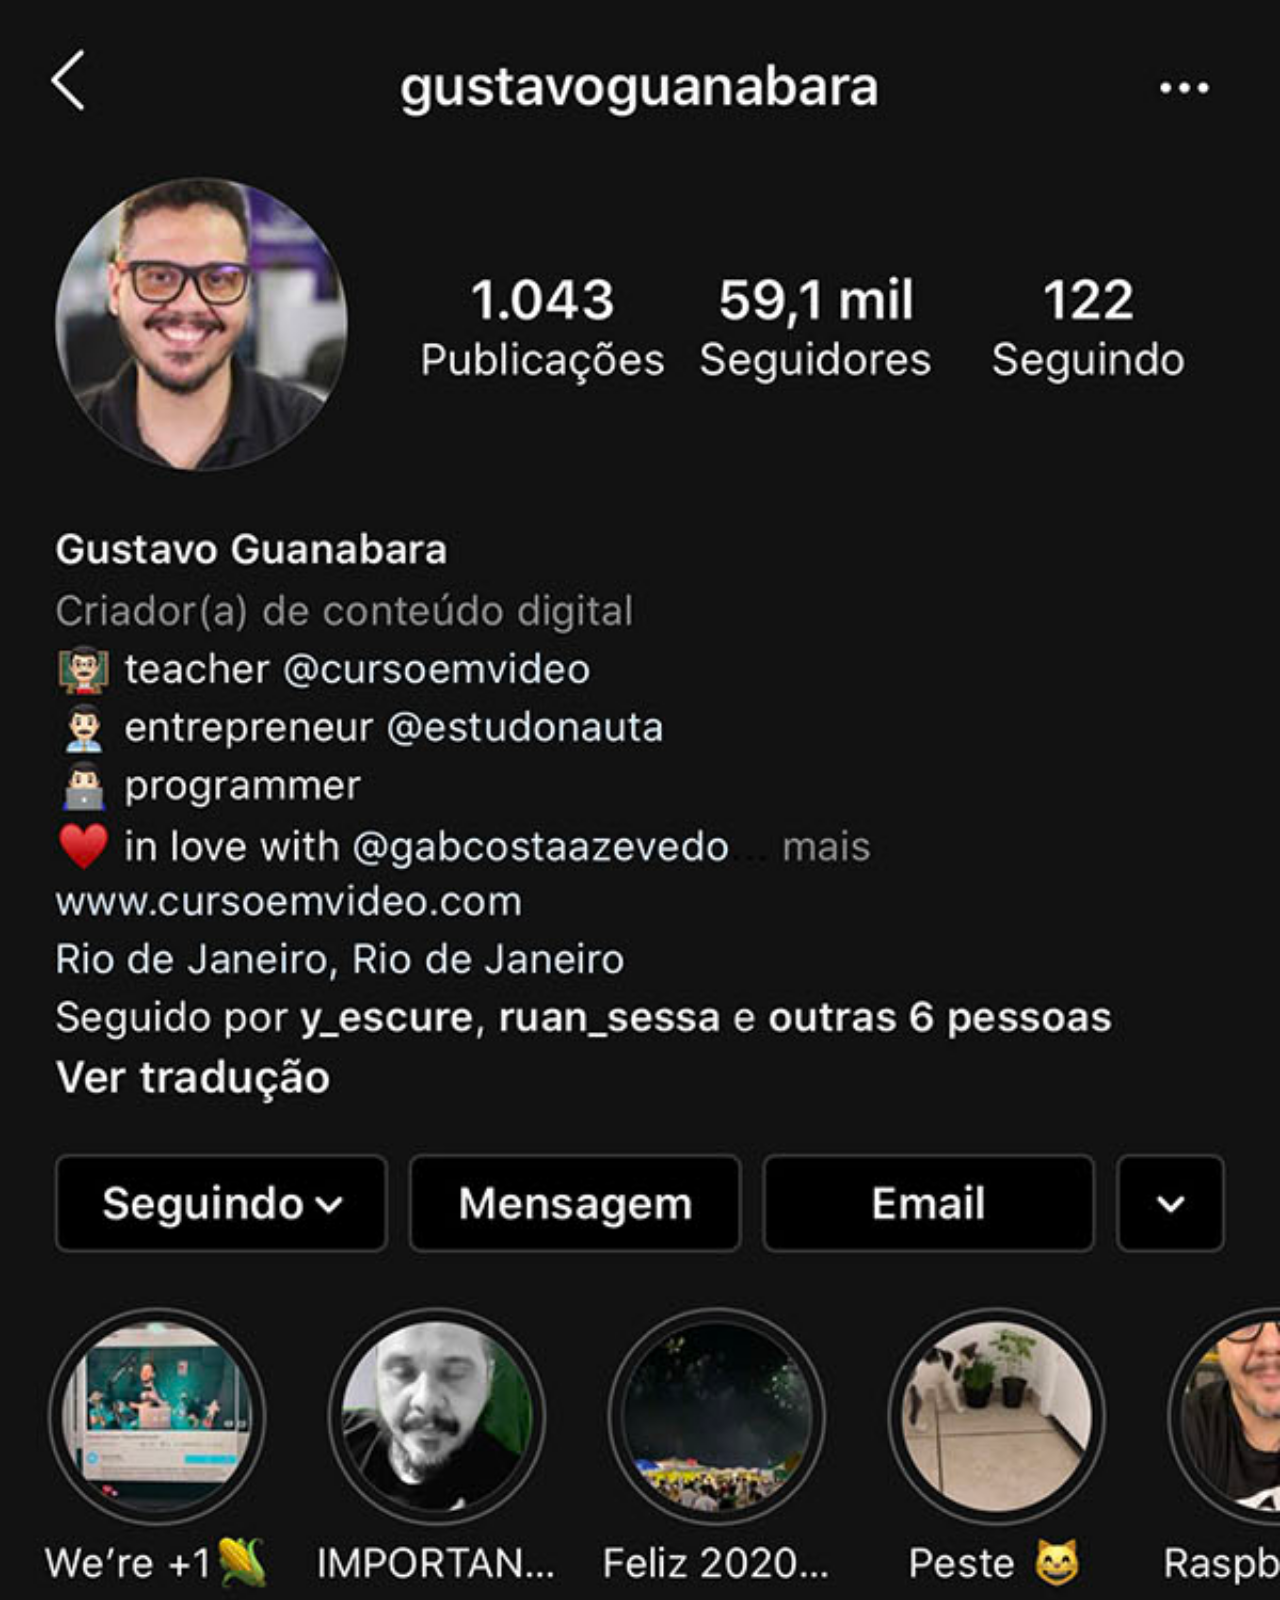
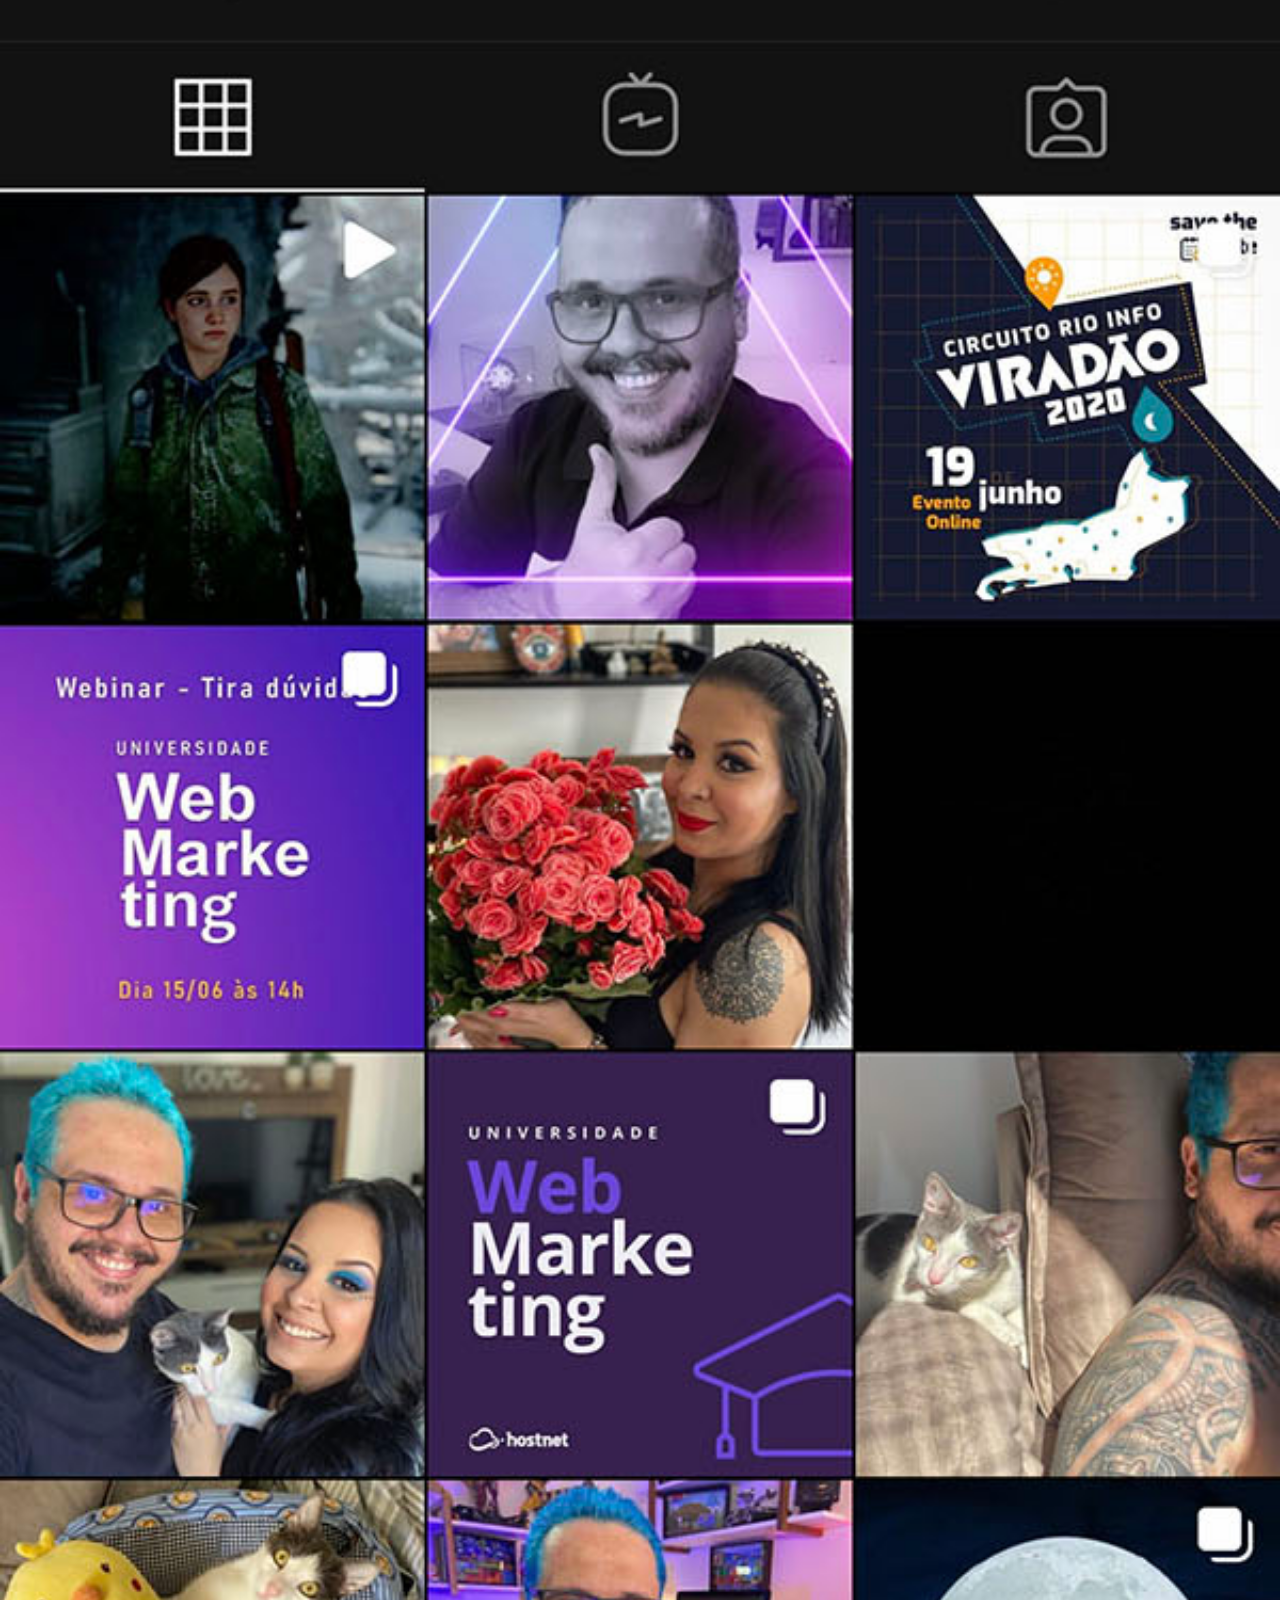
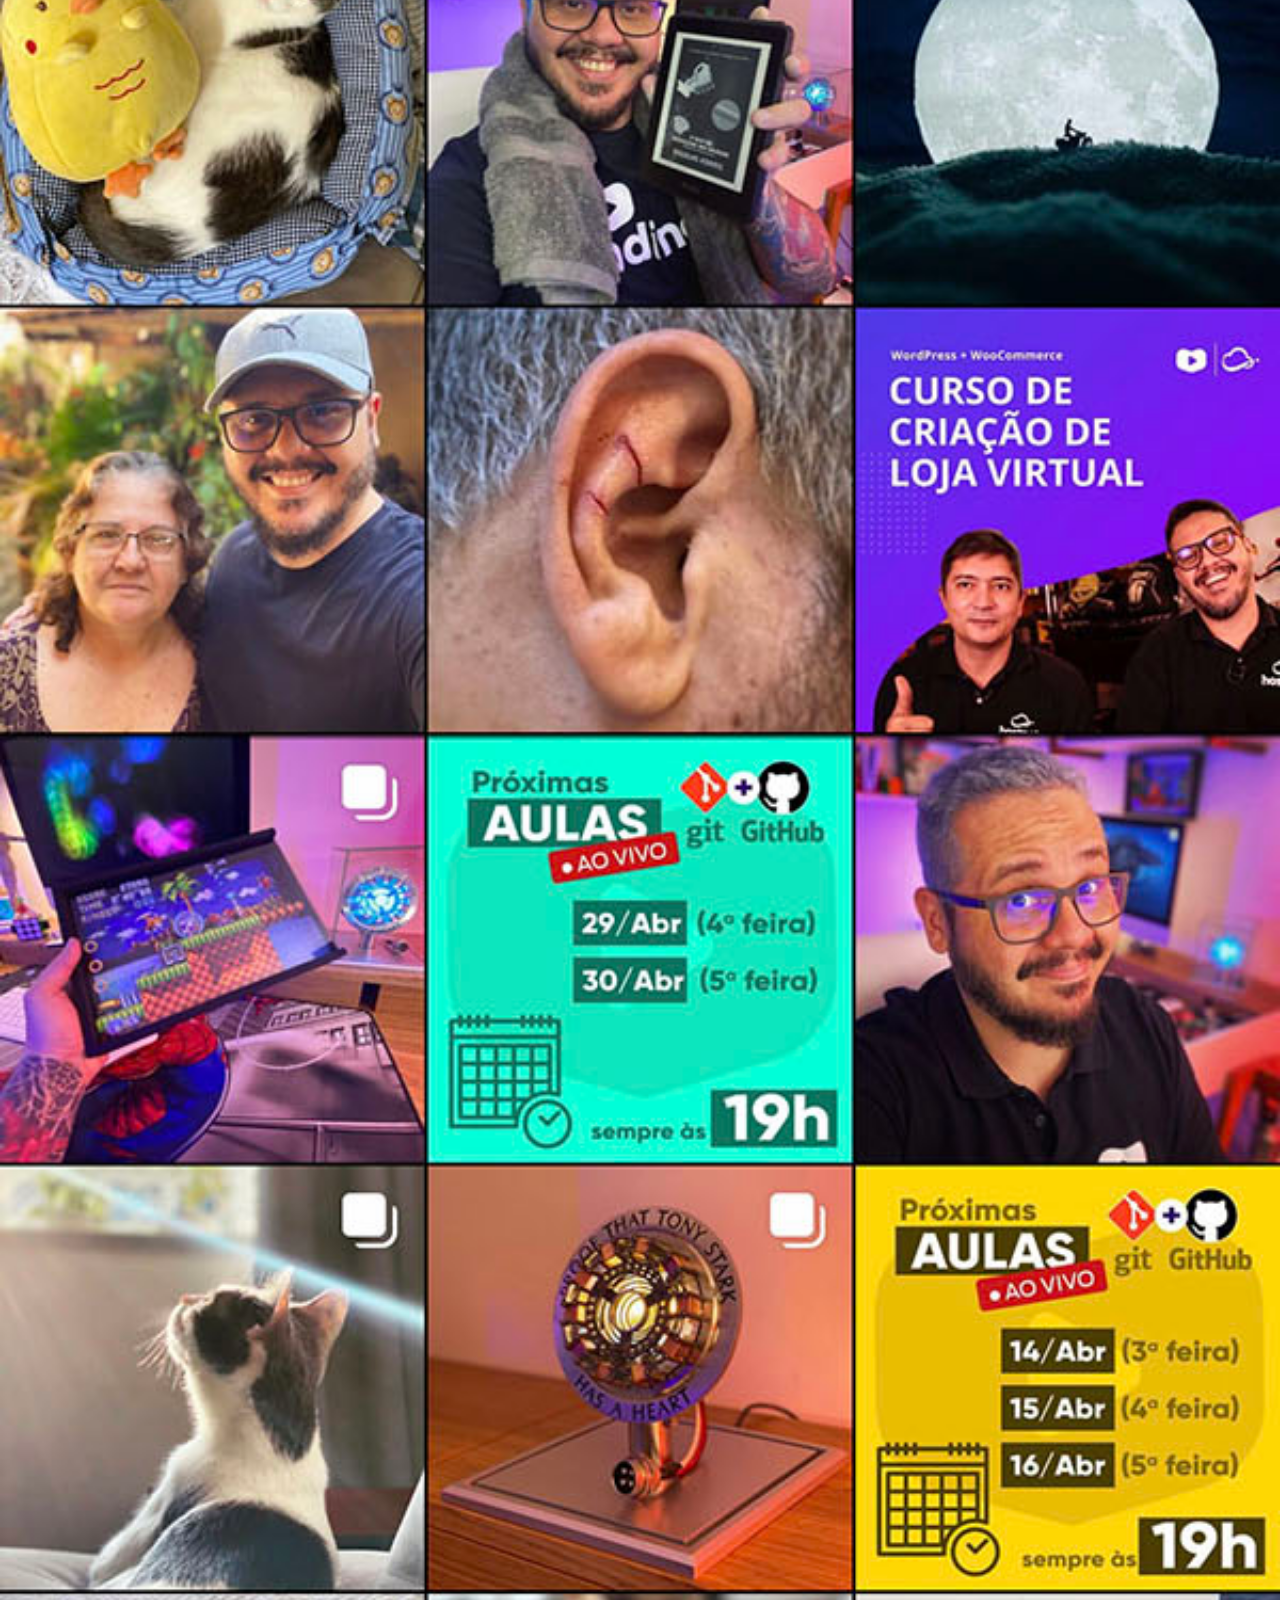
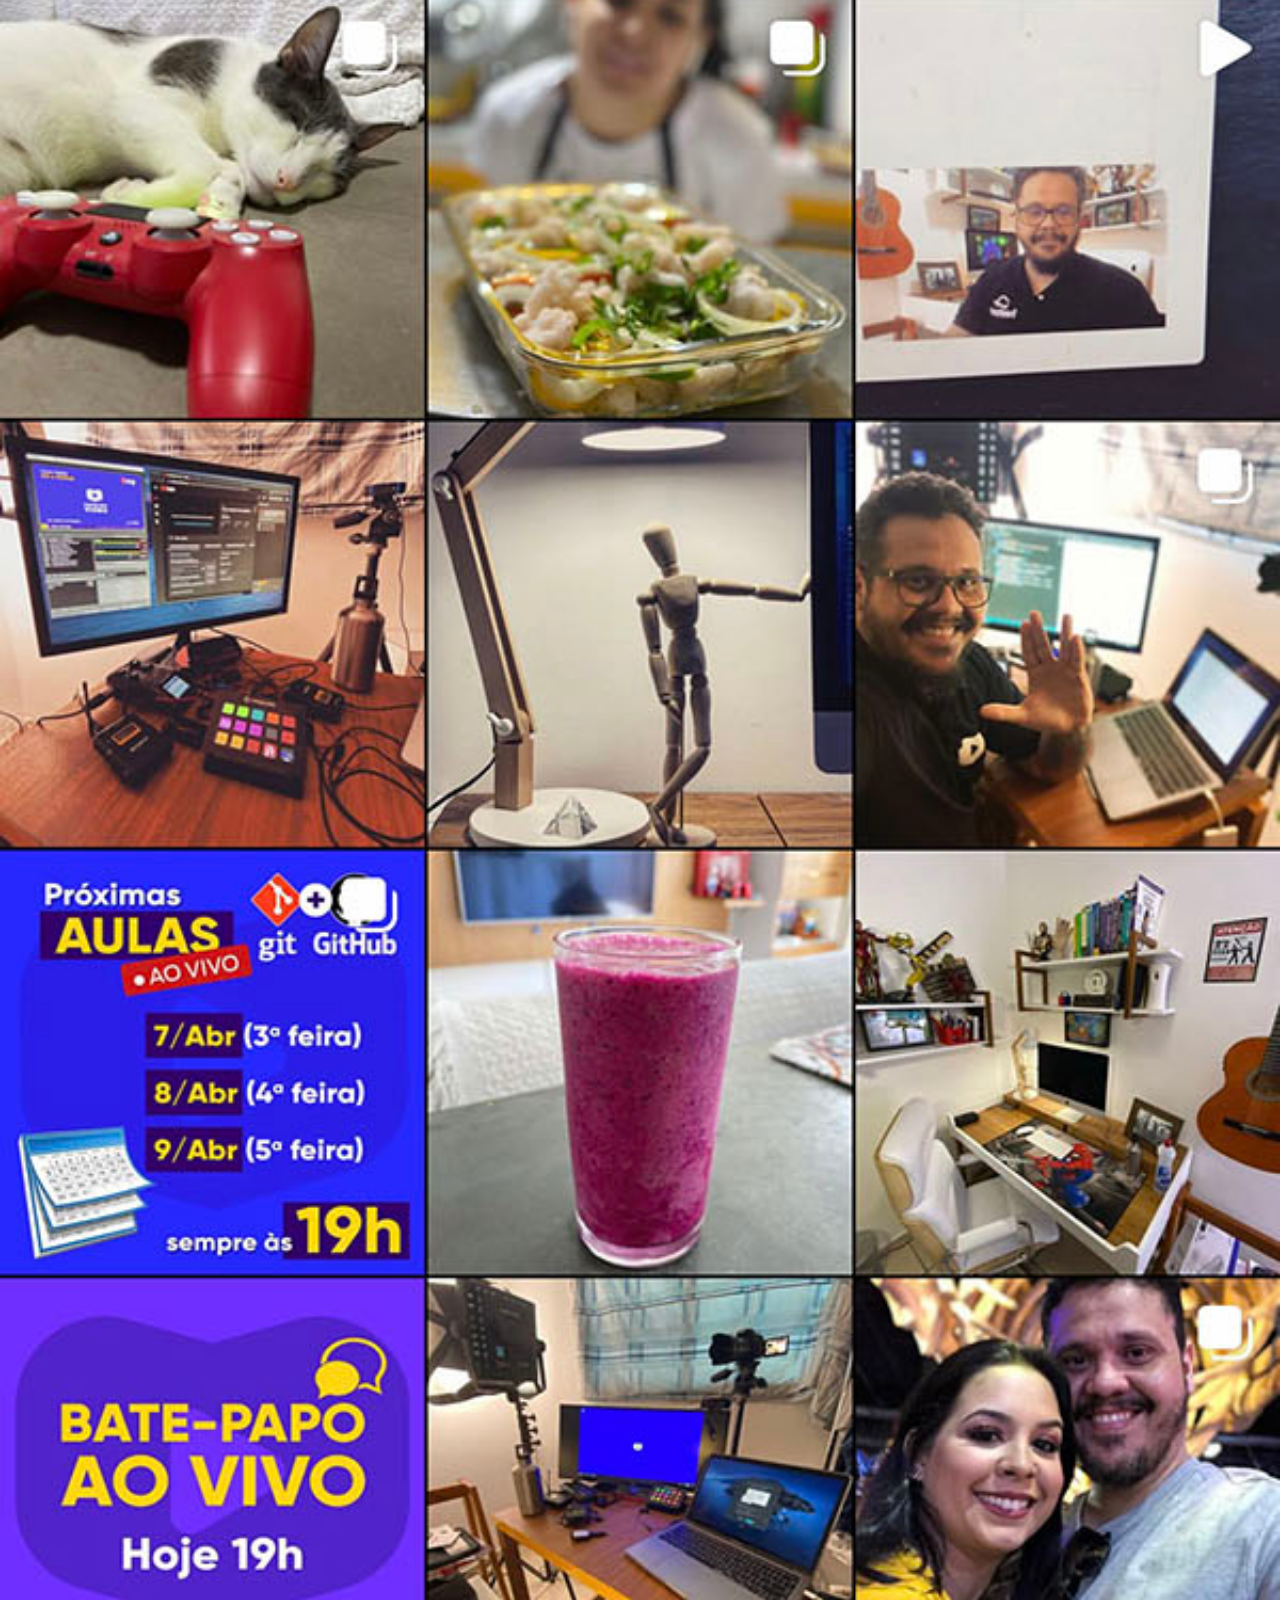
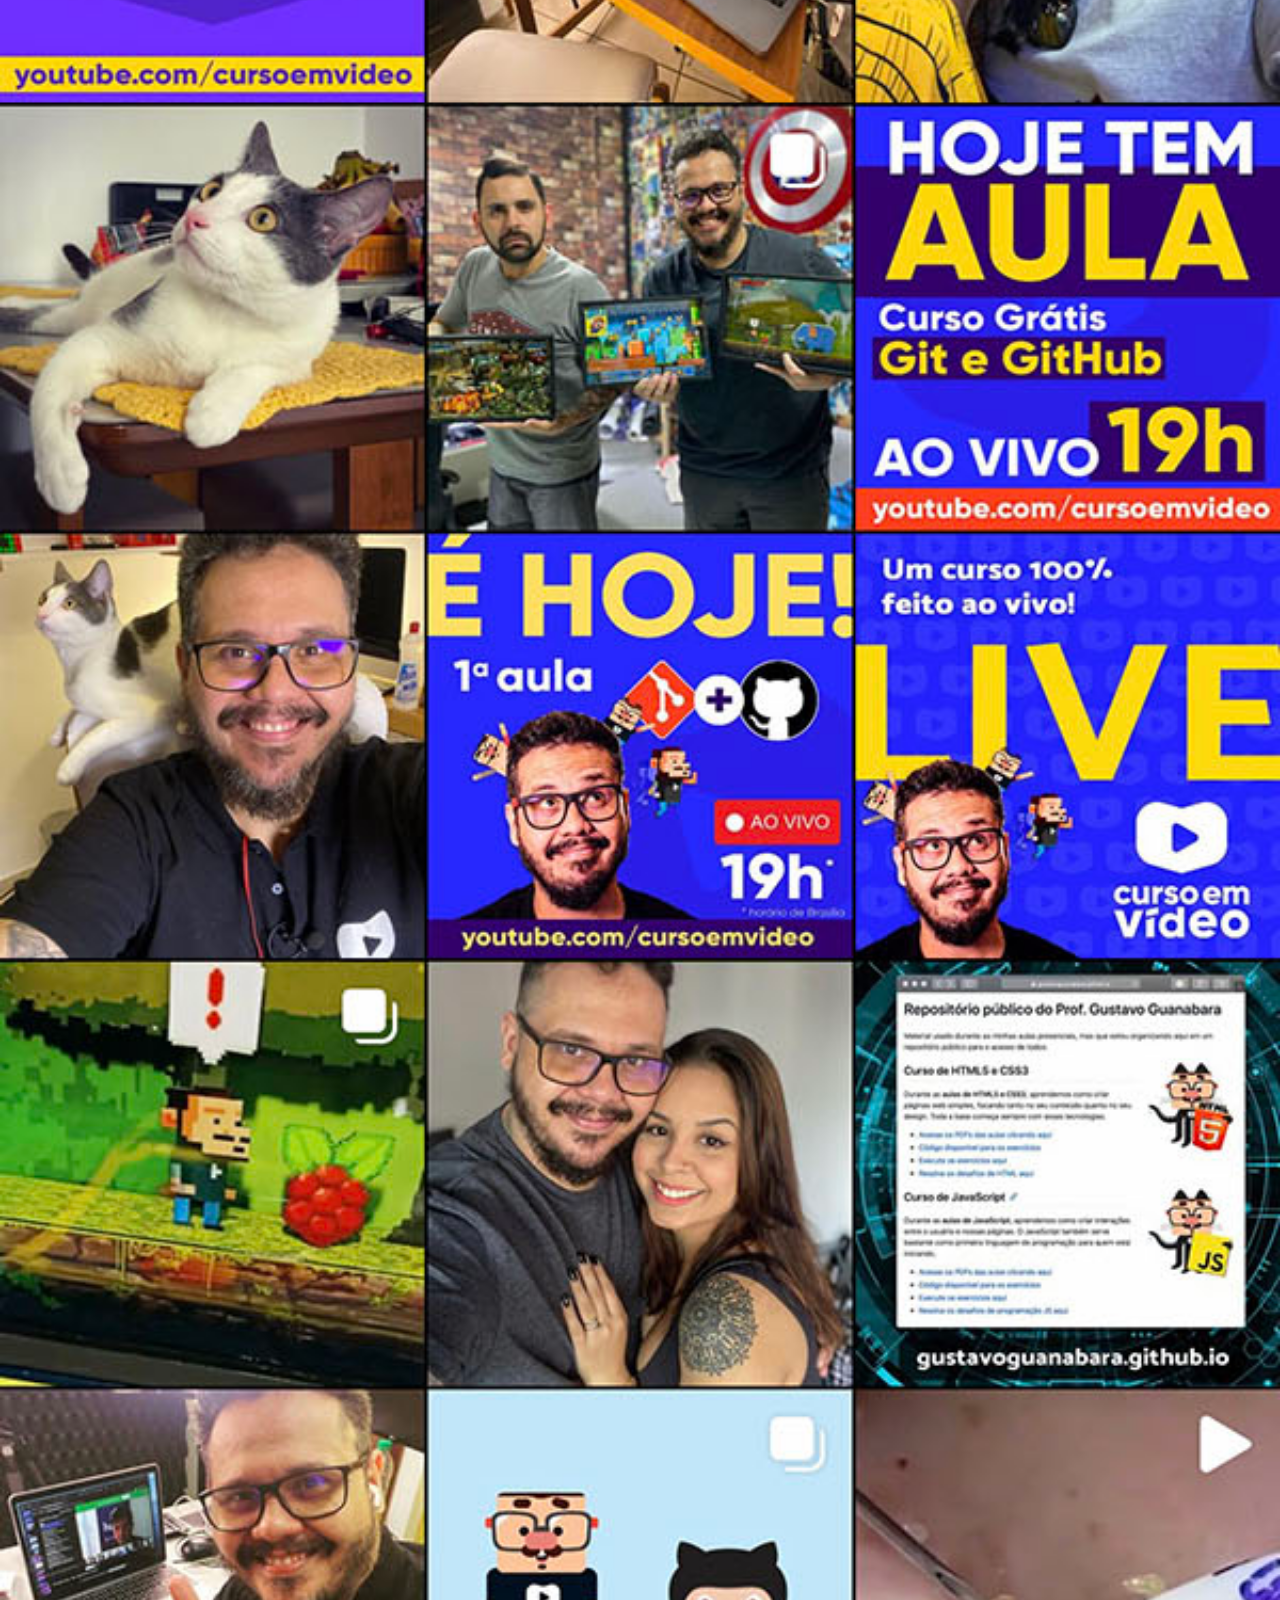
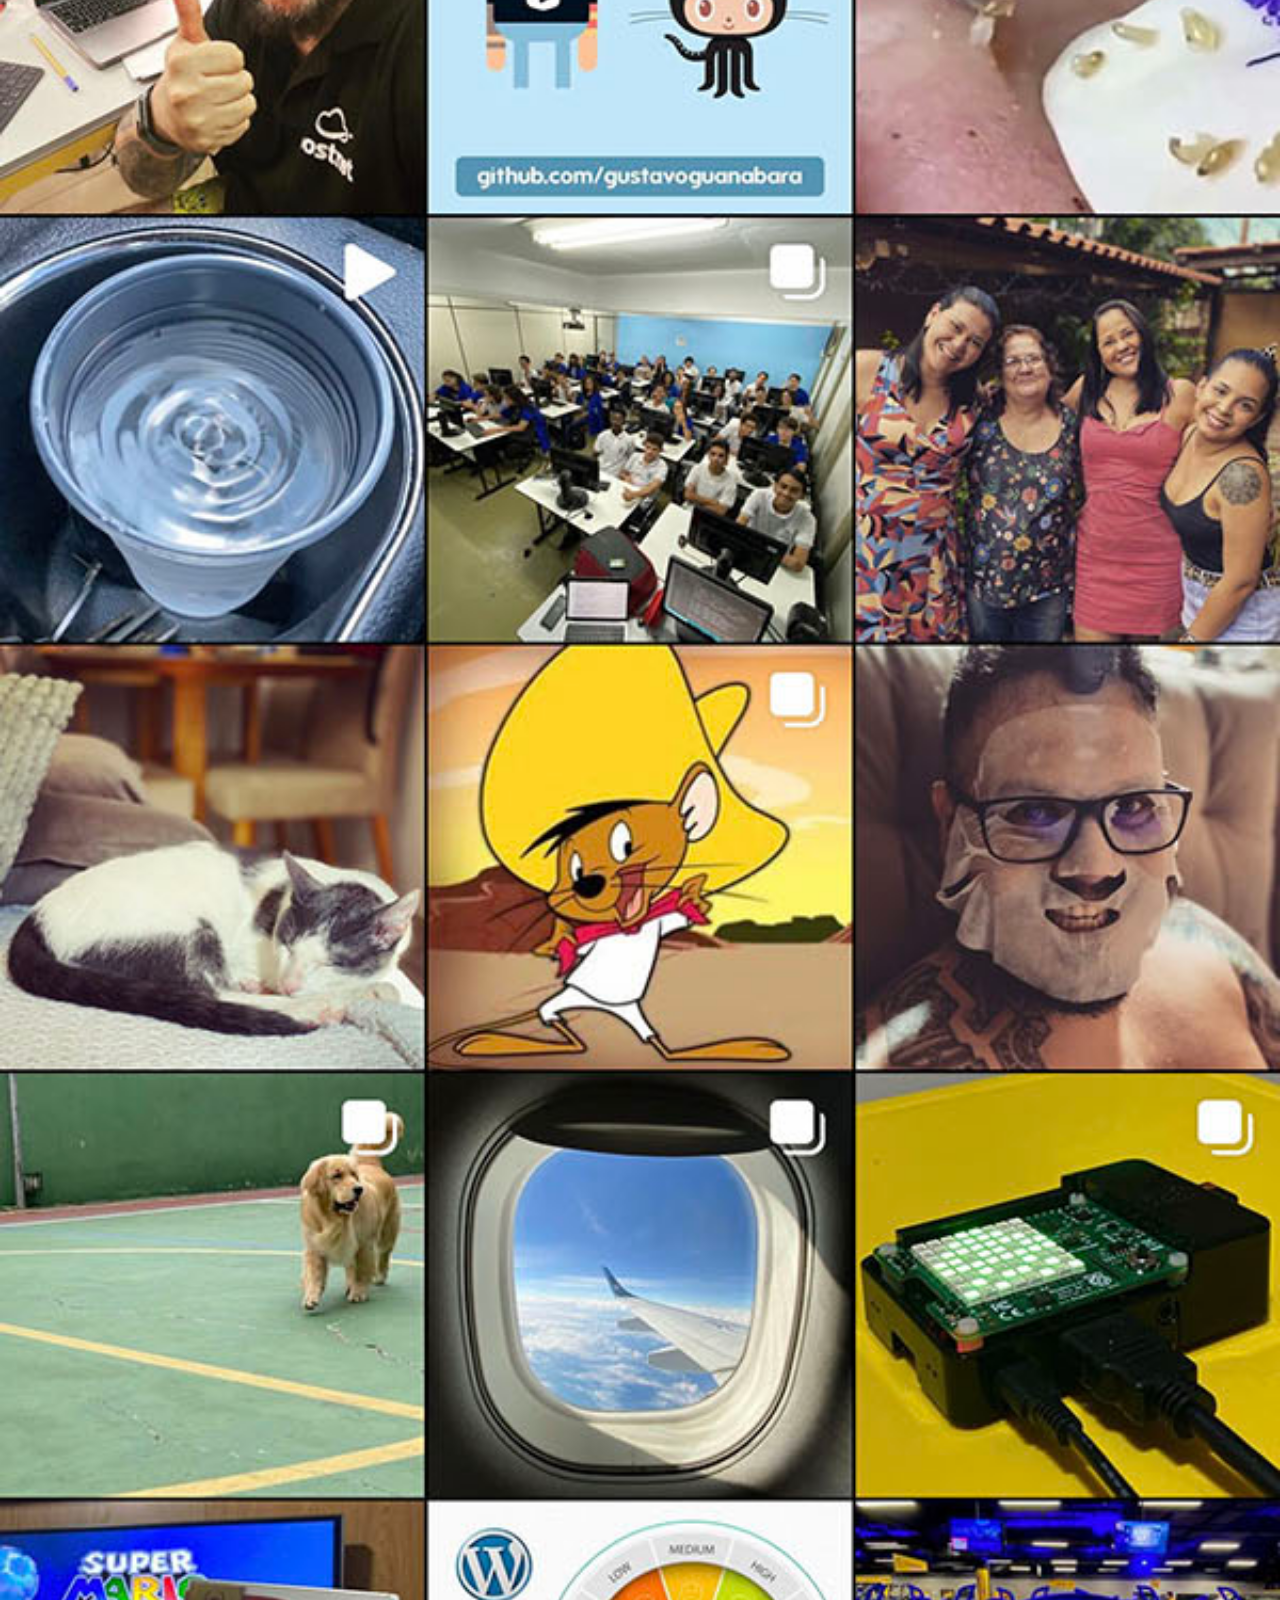
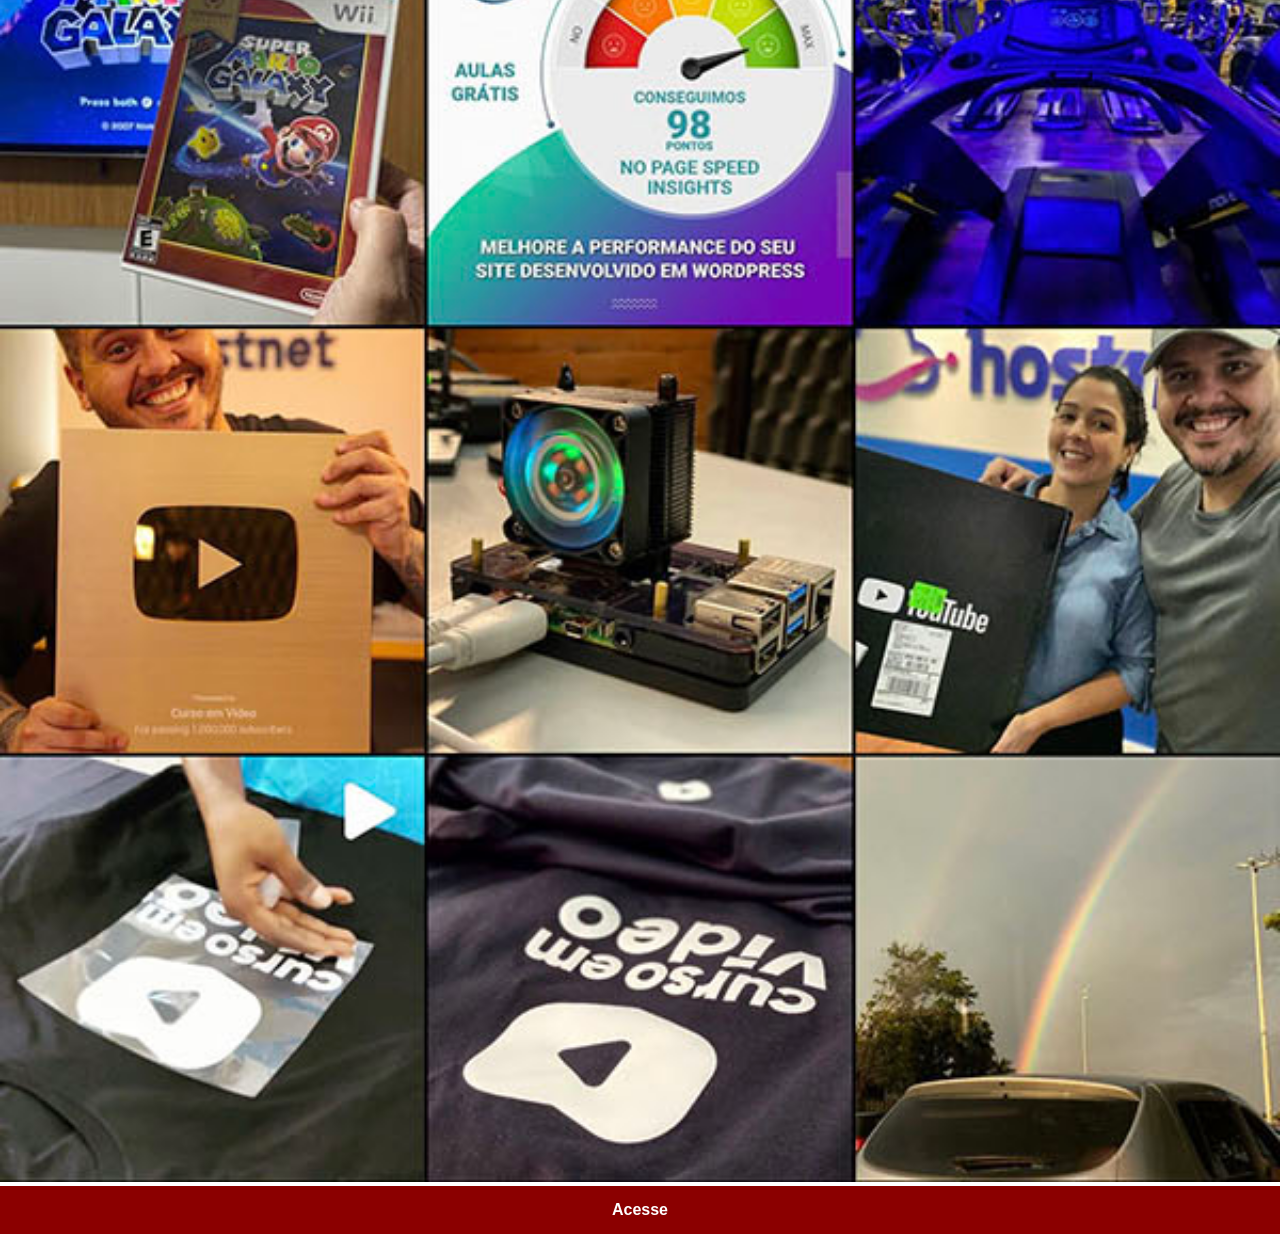
==== instagram.html @ 79d4a57d "Desafio 13 finalizado" ====
<!DOCTYPE html>
<html lang="pt-br">
<head>
    <meta charset="UTF-8">
    <meta name="viewport" content="width=device-width, initial-scale=1.0"><link rel="stylesheet" href="estilos/social.css">
    <title>Instagram</title>
</head>
<body>
    <img src="imagens/tela-instagram.jpg" alt="Youtube">
    <a href="https://www.instagram.com/_albuquerquedavid/" target="_blank" rel="">Acesse</a>
</body>
</html>
---- estilos/social.css ----
@charset "UTF-8";
*{
    padding: 0px;
    margin: 0px;
    font-family: Arial, Helvetica, sans-serif;
}
::-webkit-scrollbar{
   width: 0px;
   height: 0px;
}
img{
    width: 100vw;
}
a{
    display: block;
    text-align: center;
    text-decoration: none;
    font-weight: bolder;
    background-color: darkred;
    padding: 15px;
    color: white;
}
a:hover {
    background-color: red;
}
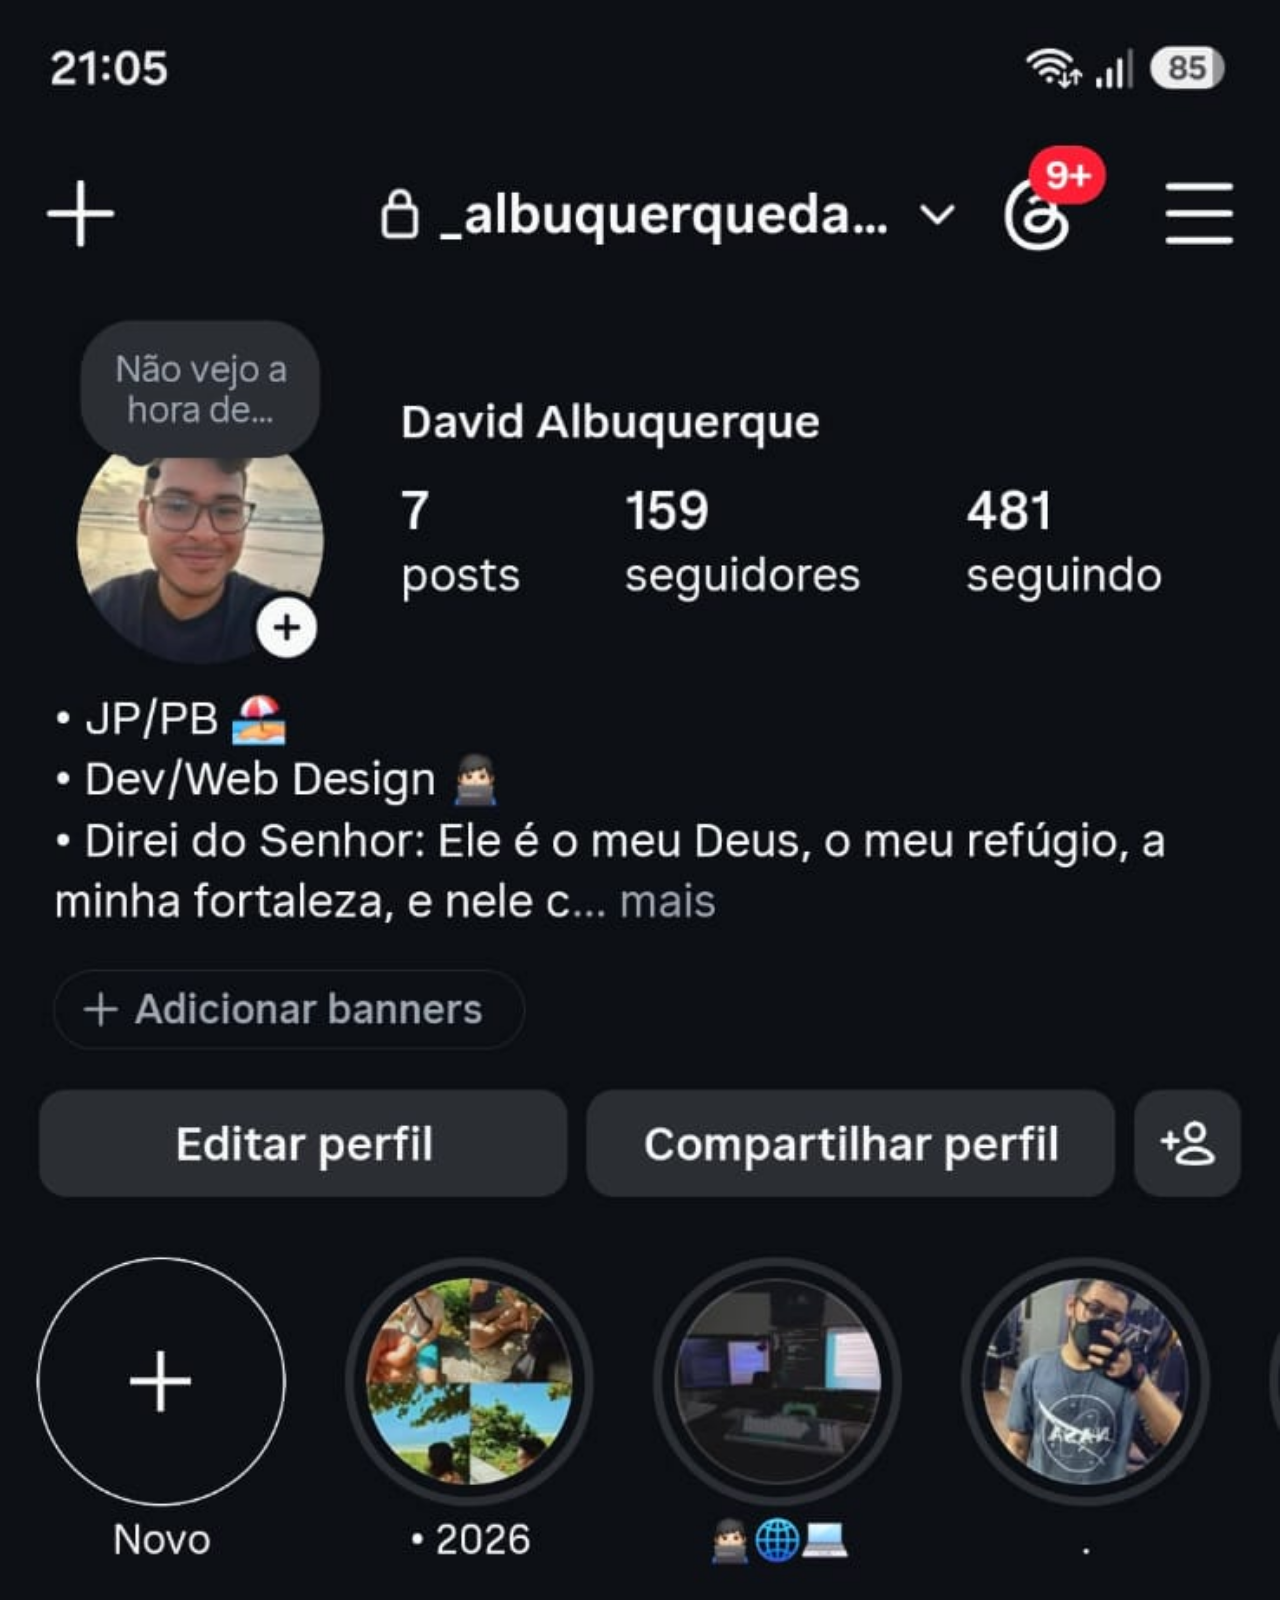
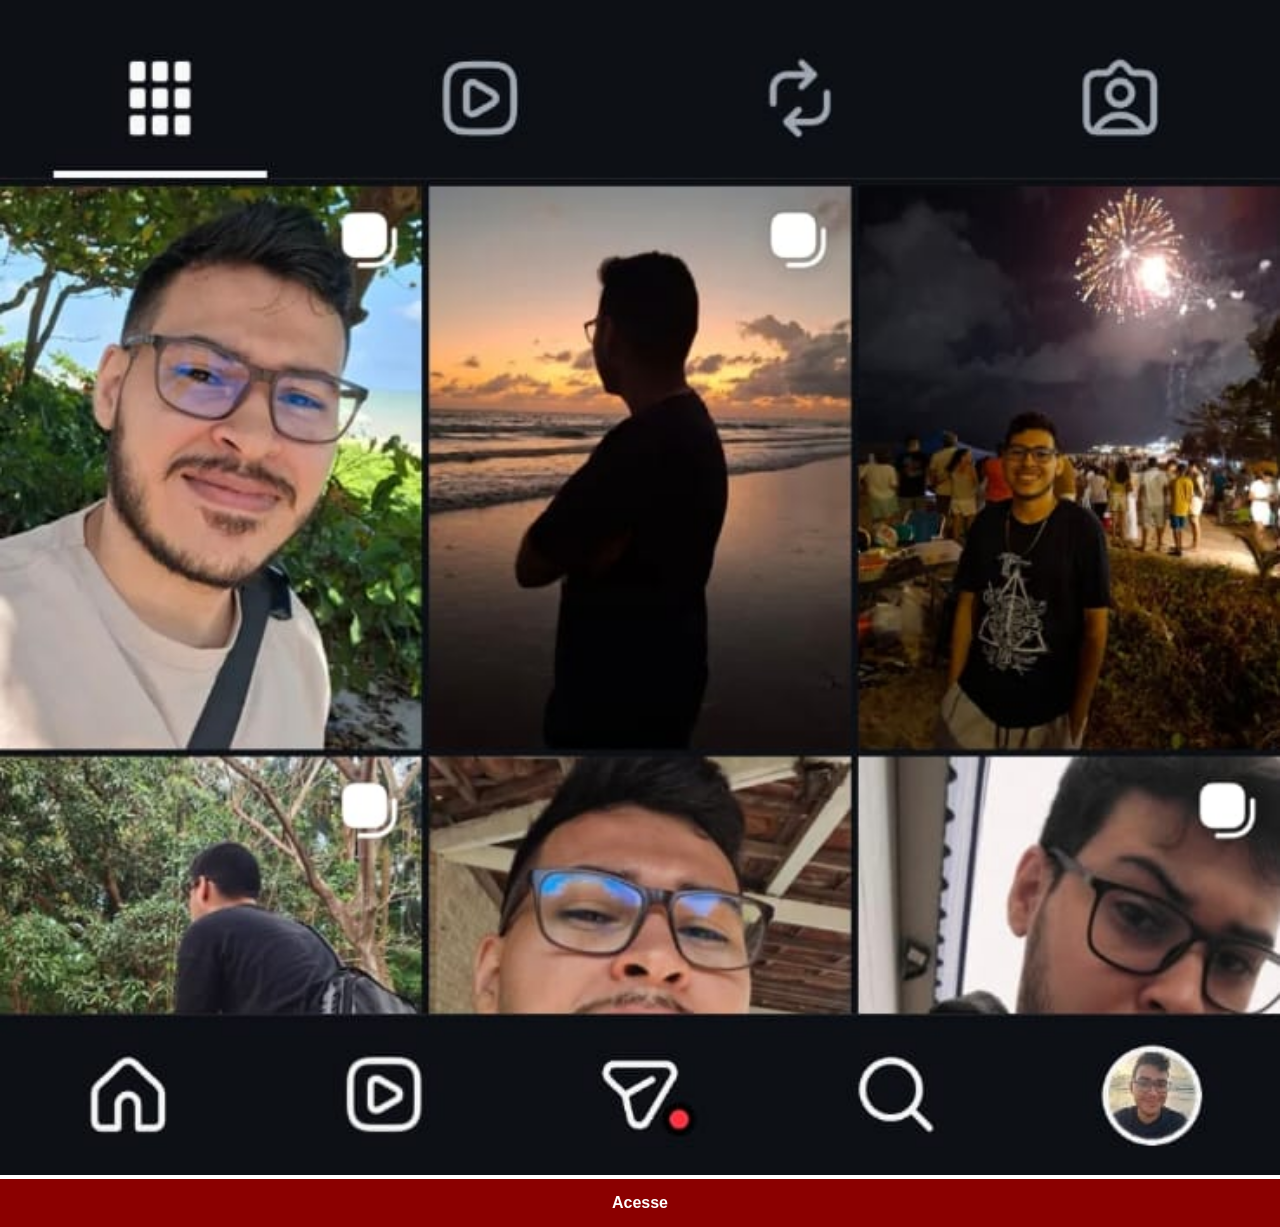
==== commit 922be587: "att" ====
--- a/instagram.html
+++ b/instagram.html
@@ -6,7 +6,7 @@
     <title>Instagram</title>
 </head>
 <body>
-    <img src="imagens/tela-instagram.jpg" alt="Youtube">
+    <img src="imagens/WhatsApp Image 2026-08-25 at 21.08.41.jpeg" alt="Youtube">
     <a href="https://www.instagram.com/_albuquerquedavid/" target="_blank" rel="">Acesse</a>
 </body>
 </html>
